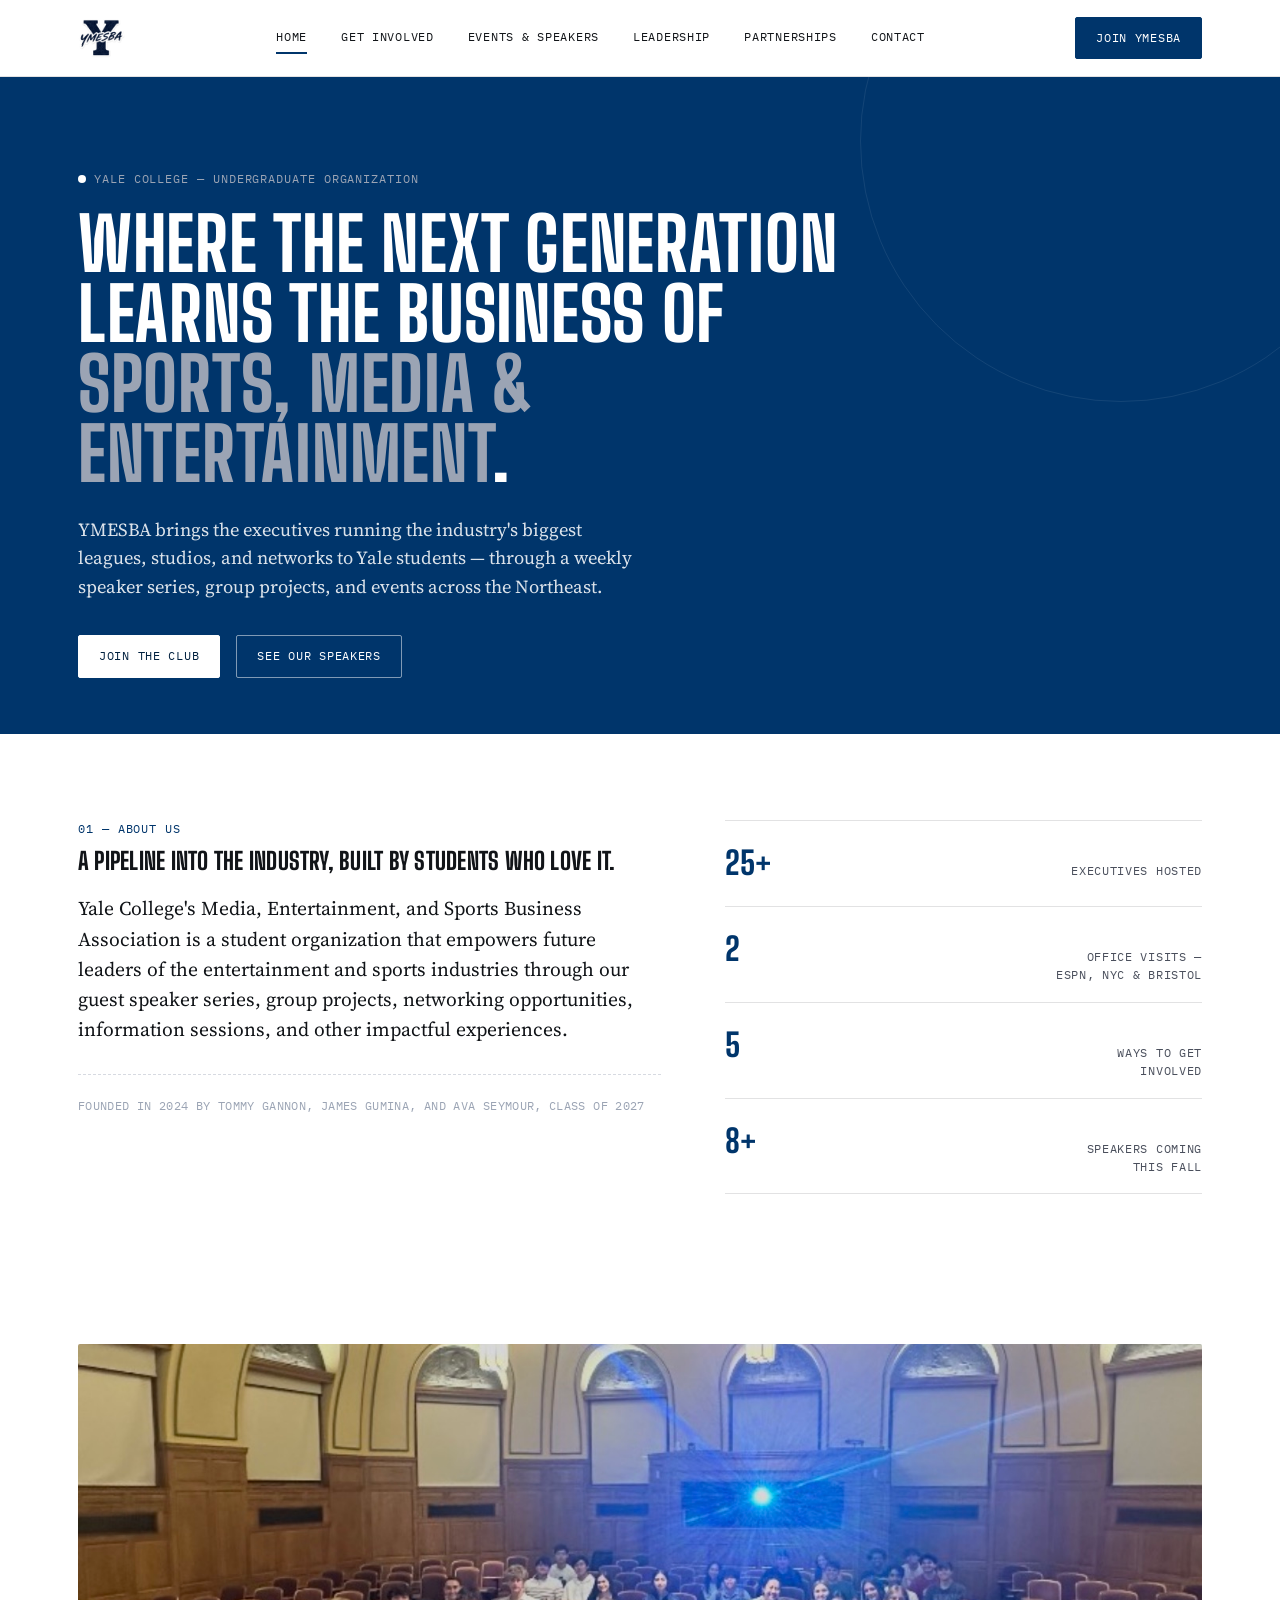
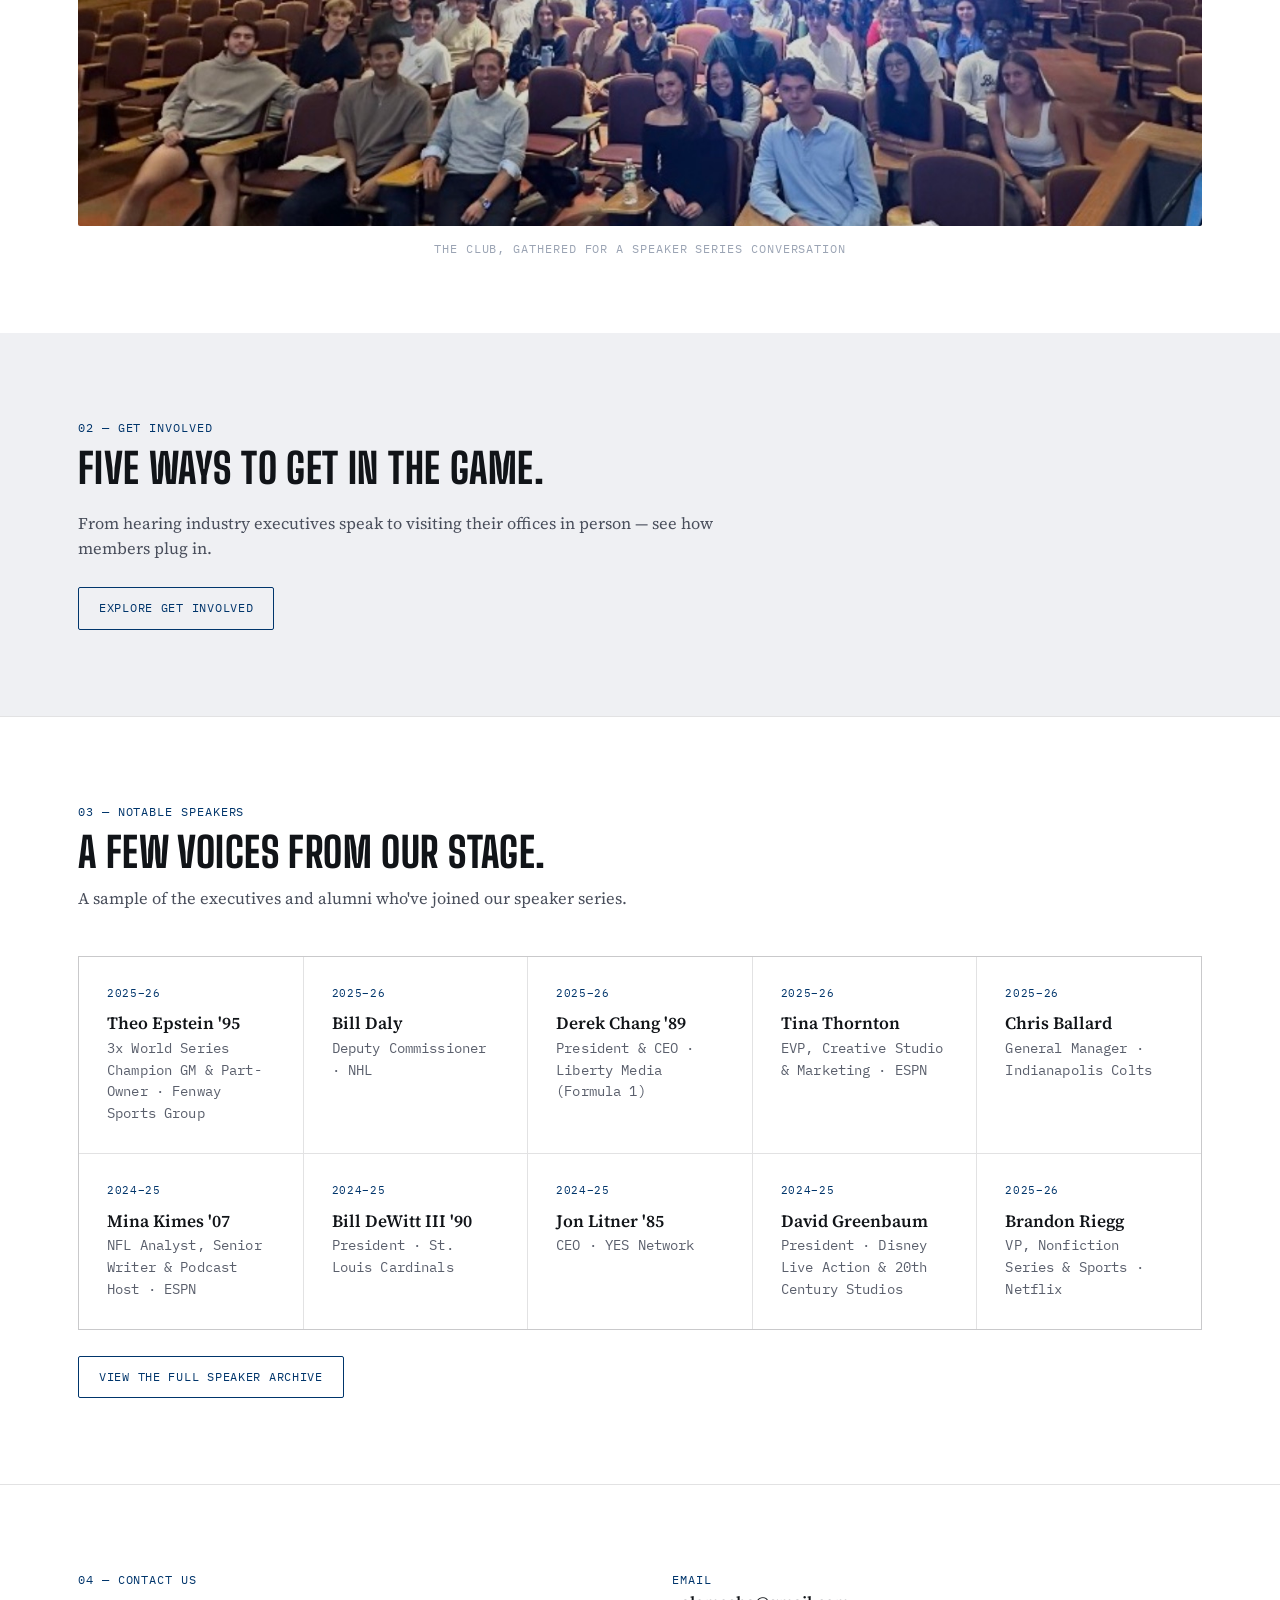
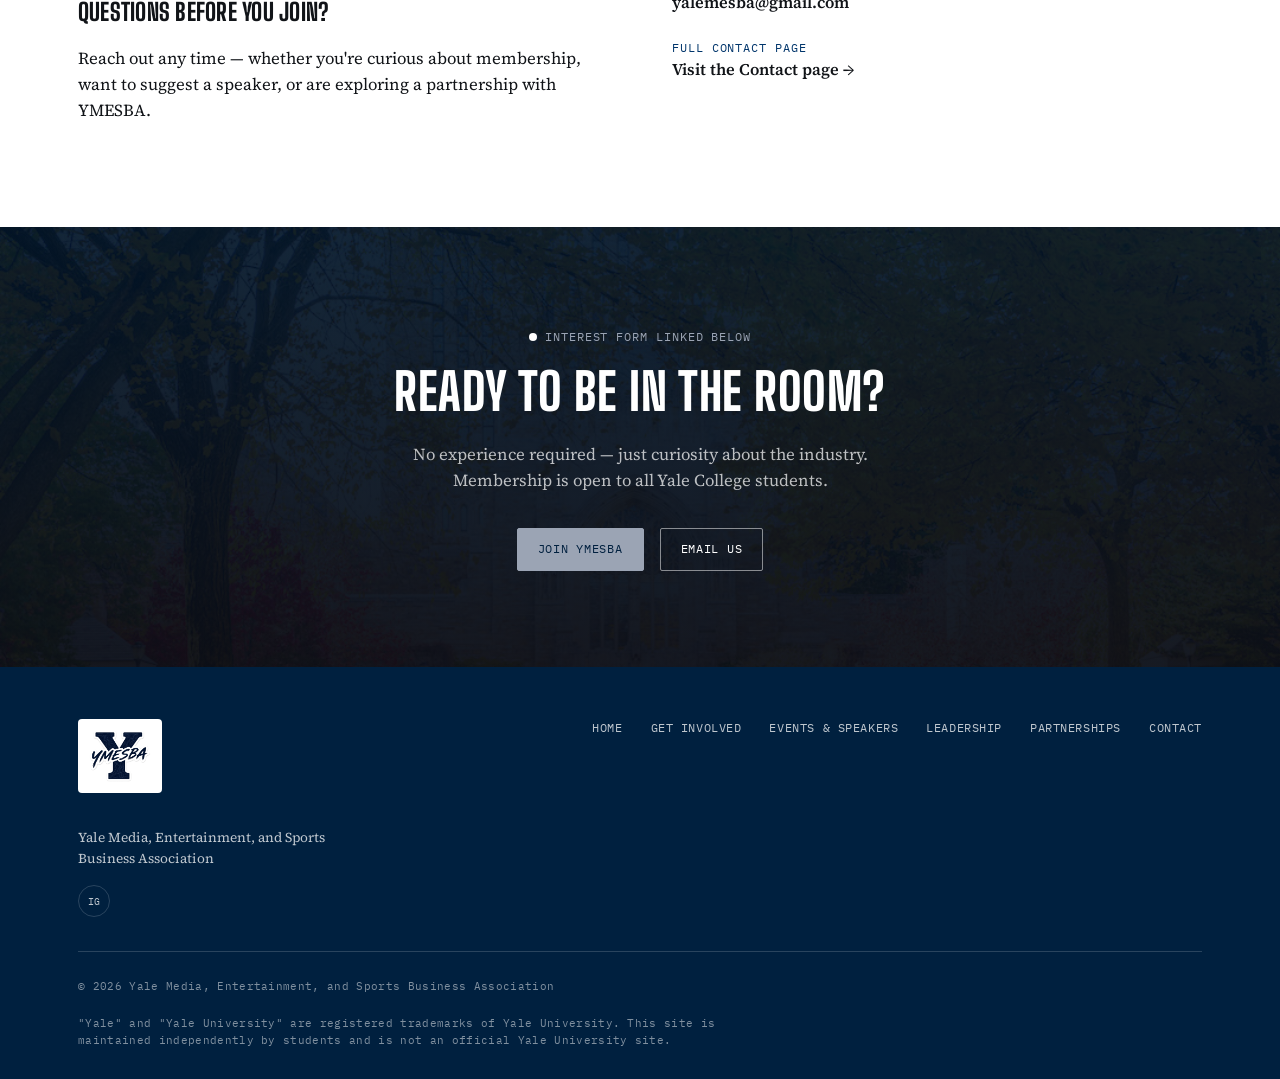
==== index.html @ 4310be37 "Show initials placeholder for speakers without a headshot yet Arize Ifejika's card now shows "AI" ce" ====
<!DOCTYPE html>
<html lang="en">
<head>
<meta charset="UTF-8">
<meta name="viewport" content="width=device-width, initial-scale=1.0">
<title>YMESBA — Yale Media, Entertainment, and Sports Business Association</title>
<meta name="description" content="YMESBA is Yale College's student organization for future leaders of the media, entertainment, and sports industries — speaker series, group projects, office visits, and more.">
<link rel="icon" type="image/svg+xml" href="favicon.svg">
<link rel="icon" type="image/png" sizes="32x32" href="favicon-32.png">
<link rel="icon" type="image/png" sizes="16x16" href="favicon-16.png">
<link rel="apple-touch-icon" href="apple-touch-icon.png">
<meta property="og:type" content="website">
<meta property="og:title" content="YMESBA — Yale Media, Entertainment, and Sports Business Association">
<meta property="og:description" content="YMESBA is Yale College's student organization for future leaders of the media, entertainment, and sports industries — speaker series, group projects, office visits, and more.">
<meta property="og:image" content="https://www.ymesba.org/images/yale-campus.jpg">
<meta property="og:url" content="https://www.ymesba.org/">
<meta name="twitter:card" content="summary_large_image">
<link rel="preconnect" href="https://fonts.googleapis.com">
<link href="https://fonts.googleapis.com/css2?family=Big+Shoulders+Display:wght@600;700;800&family=Source+Serif+4:opsz,wght@8..60,400;8..60,500;8..60,600&family=IBM+Plex+Mono:wght@400;500&display=swap" rel="stylesheet">
<link rel="stylesheet" href="css/style.css?v=13">
<link rel="canonical" href="https://www.ymesba.org/">
<script type="application/ld+json">
{
  "@context": "https://schema.org",
  "@type": "Organization",
  "name": "YMESBA",
  "alternateName": "Yale Media, Entertainment, and Sports Business Association",
  "url": "https://www.ymesba.org/",
  "logo": "https://www.ymesba.org/apple-touch-icon.png",
  "description": "YMESBA is Yale College's student organization for future leaders of the media, entertainment, and sports industries — speaker series, group projects, office visits, and more.",
  "sameAs": [
    "https://www.instagram.com/ymesba/"
  ],
  "parentOrganization": {
    "@type": "CollegeOrUniversity",
    "name": "Yale University"
  }
}
</script>
</head>
<body data-page="home">

<div id="site-header"></div>

<section class="hero">
  <div class="wrap">
    <span class="eyebrow mono"><span class="dot"></span>Yale College — Undergraduate Organization</span>
    <h1>Where the next generation learns the business of <em>sports, media &amp; entertainment</em>.</h1>
    <p class="lede">YMESBA brings the executives running the industry's biggest leagues, studios, and networks to Yale students — through a weekly speaker series, group projects, and events across the Northeast.</p>
    <div class="hero-ctas">
      <a href="https://docs.google.com/forms/d/e/1FAIpQLSd21pc8LH04YIKbgOU5Cm9KX7Fs5GaVizZjVH_Nwhwwr_F9vg/viewform?pli=1" class="btn solid" target="_blank" rel="noopener">Join the club</a>
      <a href="/events-speakers" class="btn">See our speakers</a>
    </div>
  </div>
</section>

<section id="about">
  <div class="wrap about-grid">
    <div>
      <span class="kicker mono">01 — About Us</span>
      <h2 class="section-head" style="margin-bottom:22px;">A pipeline into the industry, built by students who love it.</h2>
      <p class="lede">Yale College's Media, Entertainment, and Sports Business Association is a student organization that empowers future leaders of the entertainment and sports industries through our guest speaker series, group projects, networking opportunities, information sessions, and other impactful experiences.</p>
      <p class="founding-note">Founded in 2024 by Tommy Gannon, James Gumina, and Ava Seymour, Class of 2027</p>
    </div>
    <div>
      <div class="stat-list">
        <div class="stat-row"><span class="num">25+</span><span class="lbl">Executives hosted</span></div>
        <div class="stat-row"><span class="num">2</span><span class="lbl">Office visits —<br>ESPN, NYC &amp; Bristol</span></div>
        <div class="stat-row"><span class="num">5</span><span class="lbl">Ways to get<br>involved</span></div>
        <div class="stat-row"><span class="num">8+</span><span class="lbl">Speakers coming<br>this fall</span></div>
      </div>
    </div>
  </div>
</section>

<section class="photo-band">
  <div class="wrap">
    <div class="photo-band-frame"><img src="images/club-photo.jpg" alt="YMESBA members gathered for a speaker series event"></div>
    <p class="photo-band-caption mono">The club, gathered for a speaker series conversation</p>
  </div>
</section>

<section class="section-alt">
  <div class="wrap">
    <div class="section-head" style="margin-bottom:0;">
      <span class="kicker mono">02 — Get Involved</span>
      <h2 style="margin-bottom:22px;">Five ways to get in the game.</h2>
      <p style="margin-bottom:26px;">From hearing industry executives speak to visiting their offices in person — see how members plug in.</p>
      <a href="/get-involved" class="btn">Explore Get Involved</a>
    </div>
  </div>
</section>

<section class="speakers">
  <div class="wrap">
    <div class="section-head">
      <span class="kicker mono">03 — Notable Speakers</span>
      <h2>A few voices from our stage.</h2>
      <p>A sample of the executives and alumni who've joined our speaker series.</p>
    </div>
  </div>
  <div class="wrap" style="padding-bottom:0;">
    <div class="speaker-grid">
      <div class="speaker-card"><span class="yr">2025–26</span><h3>Theo Epstein '95</h3><p>3x World Series Champion GM &amp; Part-Owner · Fenway Sports Group</p></div>
      <div class="speaker-card"><span class="yr">2025–26</span><h3>Bill Daly</h3><p>Deputy Commissioner · NHL</p></div>
      <div class="speaker-card"><span class="yr">2025–26</span><h3>Derek Chang '89</h3><p>President &amp; CEO · Liberty Media (Formula 1)</p></div>
      <div class="speaker-card"><span class="yr">2025–26</span><h3>Tina Thornton</h3><p>EVP, Creative Studio &amp; Marketing · ESPN</p></div>
      <div class="speaker-card"><span class="yr">2025–26</span><h3>Chris Ballard</h3><p>General Manager · Indianapolis Colts</p></div>
      <div class="speaker-card"><span class="yr">2024–25</span><h3>Mina Kimes '07</h3><p>NFL Analyst, Senior Writer &amp; Podcast Host · ESPN</p></div>
      <div class="speaker-card"><span class="yr">2024–25</span><h3>Bill DeWitt III '90</h3><p>President · St. Louis Cardinals</p></div>
      <div class="speaker-card"><span class="yr">2024–25</span><h3>Jon Litner '85</h3><p>CEO · YES Network</p></div>
      <div class="speaker-card"><span class="yr">2024–25</span><h3>David Greenbaum</h3><p>President · Disney Live Action &amp; 20th Century Studios</p></div>
      <div class="speaker-card"><span class="yr">2025–26</span><h3>Brandon Riegg</h3><p>VP, Nonfiction Series &amp; Sports · Netflix</p></div>
    </div>
  </div>
  <div class="wrap" style="padding-top:26px;">
    <a href="/events-speakers" class="btn">View the full speaker archive</a>
  </div>
</section>

<section id="contact">
  <div class="wrap contact-grid">
    <div>
      <span class="kicker mono">04 — Contact Us</span>
      <h2 class="section-head" style="margin-bottom:22px;">Questions before you join?</h2>
      <p class="lede" style="font-size:1.05rem;">Reach out any time — whether you're curious about membership, want to suggest a speaker, or are exploring a partnership with YMESBA.</p>
    </div>
    <div class="contact-info">
      <div class="item">
        <span class="mono">Email</span>
        <h3><a href="mailto:yalemesba@gmail.com" style="text-decoration:none;">yalemesba@gmail.com</a></h3>
      </div>
      <div class="item">
        <span class="mono">Full Contact Page</span>
        <h3><a href="/contact" style="text-decoration:none;">Visit the Contact page →</a></h3>
      </div>
    </div>
  </div>
</section>

<section class="cta cta-photo" style="background-image:url('images/yale-campus.jpg');">
  <div class="wrap">
    <span class="eyebrow mono" style="justify-content:center;"><span class="dot"></span>Interest Form Linked Below</span>
    <h2>Ready to be in the room?</h2>
    <p>No experience required — just curiosity about the industry. Membership is open to all Yale College students.</p>
    <div class="hero-ctas">
      <a href="https://docs.google.com/forms/d/e/1FAIpQLSd21pc8LH04YIKbgOU5Cm9KX7Fs5GaVizZjVH_Nwhwwr_F9vg/viewform?pli=1" class="btn solid" target="_blank" rel="noopener">Join YMESBA</a>
      <a href="/contact" class="btn">Email us</a>
    </div>
  </div>
</section>

<div id="site-footer"></div>

<script src="js/components.js?v=12"></script>
<script defer src="/_vercel/insights/script.js"></script>
</body>
</html>
---- css/style.css ----
/* ============================================
   YMESBA — Shared Stylesheet
   ============================================ */

:root{
  --yale-blue:#00356B;
  --yale-blue-deep:#00203F;
  --ink:#111418;
  --grey:#9BA4B4;
  --grey-light:rgba(155,164,180,0.16);
  --grey-line:rgba(155,164,180,0.4);
  --paper:#FFFFFF;
  --line:rgba(17,20,24,0.12);
  --line-on-dark:rgba(255,255,255,0.16);
}

*{box-sizing:border-box;}
html{scroll-behavior:smooth;}
body{
  margin:0;
  background:var(--paper);
  color:var(--ink);
  font-family:'Source Serif 4', Georgia, serif;
  line-height:1.55;
}
h1,h2,h3,.display{
  font-family:'Big Shoulders Display', sans-serif;
  text-transform:uppercase;
  letter-spacing:0.01em;
  font-weight:800;
  line-height:0.95;
  margin:0;
}
.mono{
  font-family:'IBM Plex Mono', monospace;
  letter-spacing:0.08em;
  text-transform:uppercase;
  font-size:0.72rem;
}
a{color:inherit;}
img{max-width:100%;display:block;}
:focus-visible{outline:3px solid var(--yale-blue); outline-offset:2px;}

.wrap{max-width:1180px; margin:0 auto; padding:0 28px;}

/* NAV */
header{
  position:sticky; top:0; z-index:50;
  background:var(--paper);
  border-bottom:1px solid var(--line);
}
nav.wrap{
  display:flex; align-items:center; justify-content:space-between;
  height:76px;
}
.brand{
  display:flex; align-items:center;
  text-decoration:none;
}
.logo-mark{width:48px; height:auto; display:block;}
.navlinks{display:flex; align-items:center; gap:34px;}
.navlinks a{
  text-decoration:none; color:var(--ink);
  font-family:'IBM Plex Mono', monospace;
  font-size:0.75rem; letter-spacing:0.06em; text-transform:uppercase;
  padding:6px 0; border-bottom:2px solid transparent;
  transition:border-color .15s ease, color .15s ease;
}
.navlinks a:hover, .navlinks a[aria-current="page"]{border-color:var(--yale-blue);}
.btn{
  display:inline-block;
  font-family:'IBM Plex Mono', monospace;
  font-size:0.75rem; letter-spacing:0.06em; text-transform:uppercase;
  text-decoration:none;
  padding:11px 20px;
  border:1px solid var(--yale-blue);
  color:var(--yale-blue);
  border-radius:2px;
  background:none;
  cursor:pointer;
  transition:background .15s ease, color .15s ease;
}
.btn:hover{background:var(--yale-blue); color:var(--paper);}
.btn.solid{background:var(--yale-blue); color:var(--paper);}
.btn.solid:hover{background:var(--yale-blue-deep);}
.navcta{display:flex; align-items:center; gap:22px;}
.navtoggle{
  display:none;
  background:none; border:1px solid var(--line); border-radius:2px;
  width:40px; height:40px;
  align-items:center; justify-content:center;
  cursor:pointer;
}
.navtoggle span, .navtoggle span::before, .navtoggle span::after{
  content:""; display:block; width:18px; height:2px; background:var(--ink);
  position:relative; transition:transform .15s ease, opacity .15s ease;
}
.navtoggle span::before{position:absolute; top:-6px;}
.navtoggle span::after{position:absolute; top:6px;}

/* HERO */
.hero{
  background:var(--yale-blue);
  color:var(--paper);
  padding:88px 0 56px;
  position:relative;
  overflow:hidden;
}
.hero::after{
  content:"";
  position:absolute; right:-8%; top:-30%;
  width:520px; height:520px;
  border:1px solid rgba(255,255,255,0.08);
  border-radius:50%;
}
.eyebrow{
  display:inline-flex; align-items:center; gap:8px;
  color:var(--grey);
  margin-bottom:22px;
}
.dot{width:8px; height:8px; border-radius:50%; background:var(--paper); animation:pulse 1.8s infinite;}
@media (prefers-reduced-motion: reduce){ .dot{animation:none;} }
@keyframes pulse{0%,100%{opacity:1;}50%{opacity:.35;}}
.hero h1{
  font-size:clamp(2.6rem, 6vw, 4.6rem);
  max-width:820px;
  position:relative; z-index:1;
}
.hero h1 em{font-style:normal; color:var(--grey);}
.hero p.lede{
  font-family:'Source Serif 4', serif;
  font-size:1.15rem;
  max-width:560px;
  margin:26px 0 34px;
  color:rgba(255,255,255,0.86);
}
.hero-ctas{display:flex; gap:16px; flex-wrap:wrap;}
.hero .btn{border-color:rgba(255,255,255,0.5); color:var(--paper);}
.hero .btn:hover{background:rgba(255,255,255,0.12); color:var(--paper);}
.hero .btn.solid{background:var(--paper); border-color:var(--paper); color:var(--yale-blue-deep);}
.hero .btn.solid:hover{background:var(--grey);}

/* Page header (for interior pages without a full hero) */
.pagehead{
  background:var(--yale-blue);
  color:var(--paper);
  padding:64px 0;
}
.pagehead h1{font-size:clamp(2.2rem, 4.6vw, 3.2rem);}
.pagehead p{
  font-family:'Source Serif 4', serif;
  font-size:1.08rem;
  max-width:600px;
  margin-top:18px;
  color:rgba(255,255,255,0.86);
}

/* Notice band (e.g. excused absence form link under a pagehead) */
.notice-band{background:var(--grey-light); border-bottom:1px solid var(--line); padding:22px 0;}
.notice-inner{display:flex; align-items:center; justify-content:space-between; gap:16px 20px; flex-wrap:wrap;}
.notice-inner .mono{color:var(--yale-blue); font-size:0.88rem; font-weight:500;}

/* SECTIONS */
section{padding:86px 0;}
.section-head{margin-bottom:44px; max-width:640px;}
.kicker{color:var(--yale-blue); margin-bottom:12px; display:block;}
.section-head h2{font-size:clamp(1.8rem, 3.4vw, 2.6rem); color:var(--ink);}
.section-head p{color:#4a4f5c; margin-top:14px; font-size:1.02rem;}
.section-alt{background:var(--grey-light);}

.about-grid{display:grid; grid-template-columns:1.1fr 0.9fr; gap:64px; align-items:start;}
.about-grid .lede{font-size:1.22rem; color:var(--ink);}
.stat-list{display:grid; gap:0; border-top:1px solid var(--line);}
.stat-row{
  display:flex; justify-content:space-between; align-items:baseline;
  padding:18px 0; border-bottom:1px solid var(--line);
}
.stat-row .num{font-family:'Big Shoulders Display', sans-serif; font-size:2rem; color:var(--yale-blue); font-weight:800;}
.stat-row .lbl{font-family:'IBM Plex Mono', monospace; font-size:0.72rem; letter-spacing:0.06em; text-transform:uppercase; color:#4a4f5c; text-align:right;}

.founding-note{
  margin-top:28px; padding-top:22px; border-top:1px dashed var(--grey-line);
  font-family:'IBM Plex Mono', monospace; font-size:0.75rem; letter-spacing:0.03em;
  color:var(--grey); text-transform:uppercase;
}

/* SPEAKERS */
.speakers{background:var(--paper); border-top:1px solid var(--line); border-bottom:1px solid var(--line);}
.speaker-grid{
  display:grid; grid-template-columns:repeat(5,1fr); gap:1px;
  background:var(--line); border:1px solid var(--line);
}
.speaker-card{background:var(--paper); padding:28px; position:relative;}
.speaker-card .yr{
  font-family:'IBM Plex Mono', monospace; font-size:0.68rem; letter-spacing:0.06em;
  color:var(--yale-blue); text-transform:uppercase; display:block; margin-bottom:14px;
}
.speaker-card h3{
  font-family:'Source Serif 4', serif; text-transform:none; font-weight:600;
  font-size:1.08rem; letter-spacing:0; color:var(--ink); margin-bottom:6px;
}
.speaker-card p{margin:0; font-size:0.88rem; color:#5a5f6c; font-family:'IBM Plex Mono', monospace; letter-spacing:0.01em;}

/* PLAYBOOK / GET INVOLVED CARDS */
.playbook-grid{display:grid; grid-template-columns:repeat(5,1fr); gap:20px;}
.play-card{
  border:1px solid var(--line); background:var(--paper);
  padding:26px 20px; border-radius:2px;
  border-top:3px solid var(--yale-blue);
}
.play-card .n{font-family:'IBM Plex Mono', monospace; color:var(--grey); font-size:0.75rem; margin-bottom:16px; display:block;}
.play-card h3{font-size:1.02rem; text-transform:none; font-family:'Source Serif 4',serif; font-weight:600; letter-spacing:0; color:var(--ink); margin-bottom:10px;}
.play-card p{font-size:0.88rem; color:#5a5f6c; margin:0;}

/* FEATURED VISITS (photos) */
.feature-grid{display:grid; grid-template-columns:1fr 1fr; gap:24px;}
.feature-card{
  background:var(--ink); color:var(--paper);
  border-radius:2px; overflow:hidden;
  display:flex; flex-direction:column;
}
.feature-card .img-wrap{width:100%; aspect-ratio:16/10; overflow:hidden; background:var(--grey-light);}
.feature-card .img-wrap img{width:100%; height:100%; object-fit:cover;}
.feature-card .txt{padding:26px 28px 30px;}
.feature-card .mono{color:var(--grey); margin-bottom:10px; display:block;}
.feature-card h3{font-size:1.3rem; text-transform:none; font-family:'Source Serif 4',serif; font-weight:600; letter-spacing:0;}

/* EVENTS (simple cards, no photos) */
.events-grid{display:grid; grid-template-columns:1fr 1fr; gap:24px;}
.event-card{
  background:var(--yale-blue); color:var(--paper);
  padding:34px; border-radius:2px; min-height:180px;
  display:flex; flex-direction:column; justify-content:flex-end;
}
.event-card:nth-child(2){background:var(--ink);}
.event-card:only-child{grid-column:1 / -1;}
.event-card .mono{color:var(--grey); margin-bottom:10px;}
.event-card h3{font-size:1.3rem; text-transform:none; font-family:'Source Serif 4',serif; font-weight:600; letter-spacing:0;}

/* TEAM */
.team{background:var(--paper); border-top:1px solid var(--line); border-bottom:1px solid var(--line);}
.team-grid{display:grid; grid-template-columns:repeat(6,1fr); gap:20px;}
.team-card{text-align:left;}
.avatar{
  width:100%; aspect-ratio:1; border-radius:2px;
  background:var(--yale-blue);
  color:var(--paper);
  display:flex; align-items:center; justify-content:center;
  font-family:'Big Shoulders Display', sans-serif; font-weight:800; font-size:1.6rem;
  margin-bottom:14px;
  overflow:hidden;
  position:relative;
}
.avatar img{width:100%; height:100%; object-fit:cover;}
/* Soft-focus portrait treatment: a blurred full-bleed copy behind a
   masked sharp copy, so the subject stays crisp while everything
   around them (background, torso) fades into a gentle blur. */
.avatar-bg{position:absolute; inset:0;}
.avatar-fg-wrap{position:absolute; inset:0; overflow:hidden;}
.team-card h3{font-size:0.98rem; text-transform:none; font-family:'Source Serif 4',serif; font-weight:600; letter-spacing:0; margin-bottom:2px;}
.team-card p{margin:0; font-family:'IBM Plex Mono', monospace; font-size:0.68rem; letter-spacing:0.04em; text-transform:uppercase; color:var(--grey);}

/* UPCOMING SPEAKERS (photo cards) */
.upcoming-grid{display:grid; grid-template-columns:repeat(3,1fr); gap:24px;}
.upcoming-card{text-align:left;}
.upcoming-card .photo{width:100%; aspect-ratio:1; border-radius:2px; overflow:hidden; margin-bottom:14px; background:var(--grey-light); display:flex; align-items:center; justify-content:center;}
.upcoming-card .photo img{width:100%; height:100%; object-fit:cover;}
.upcoming-card .photo .initials{font-family:'Big Shoulders Display', sans-serif; font-weight:800; font-size:2.6rem; letter-spacing:0.02em; color:var(--yale-blue);}
.upcoming-card .date{font-family:'IBM Plex Mono', monospace; font-size:0.68rem; letter-spacing:0.05em; text-transform:uppercase; color:var(--yale-blue); margin-bottom:8px; display:block;}
.upcoming-card h3{font-size:1.02rem; text-transform:none; font-family:'Source Serif 4',serif; font-weight:600; letter-spacing:0; margin-bottom:4px;}
.upcoming-card p{margin:0; font-size:0.85rem; color:#5a5f6c;}
.upcoming-divider{
  grid-column:1 / -1;
  font-family:'IBM Plex Mono', monospace; font-size:0.78rem; letter-spacing:0.06em; text-transform:uppercase;
  color:var(--yale-blue); padding-bottom:10px; margin-top:8px; border-bottom:1px solid var(--line);
}
.upcoming-divider:first-child{margin-top:0;}

/* TABS (Events & Speakers) */
.tabs{display:flex; gap:8px; border-bottom:1px solid var(--line); margin-bottom:40px; flex-wrap:wrap;}
.tab-btn{
  background:none; border:none; cursor:pointer;
  font-family:'IBM Plex Mono', monospace; font-size:0.78rem; letter-spacing:0.05em; text-transform:uppercase;
  color:#5a5f6c; padding:14px 4px; margin-right:28px;
  border-bottom:2px solid transparent;
  transition:color .15s ease, border-color .15s ease;
}
.tab-btn:hover{color:var(--ink);}
.tab-btn[aria-selected="true"]{color:var(--yale-blue); border-color:var(--yale-blue);}
.tab-panel{display:none;}
.tab-panel.active{display:block;}
.archive-year{
  font-family:'IBM Plex Mono', monospace; font-size:0.78rem; letter-spacing:0.06em; text-transform:uppercase;
  color:var(--yale-blue); margin:36px 0 16px;
}
.archive-year:first-child{margin-top:0;}
.archive-list{list-style:none; margin:0; padding:0; border-top:1px solid var(--line);}
.archive-list li{
  display:flex; justify-content:space-between; gap:20px; flex-wrap:wrap;
  padding:14px 0; border-bottom:1px solid var(--line);
  font-size:0.98rem;
}
.archive-list li .who{color:var(--ink); white-space:nowrap; flex-shrink:0;}
.archive-list li .what{font-family:'IBM Plex Mono', monospace; font-size:0.8rem; color:#5a5f6c; text-align:right;}
.empty-state{
  border:1px dashed var(--grey-line); border-radius:2px;
  padding:56px 28px; text-align:center;
  color:#5a5f6c; font-family:'IBM Plex Mono', monospace; font-size:0.9rem; letter-spacing:0.02em;
}

/* PARTNERSHIPS */
.partner-grid{display:grid; grid-template-columns:repeat(3,1fr); gap:24px;}
.partner-card{
  border:1px solid var(--line); border-radius:2px; padding:32px;
  border-top:3px solid var(--yale-blue);
}
.partner-card h3{font-size:1.2rem; text-transform:none; font-family:'Source Serif 4',serif; font-weight:600; letter-spacing:0; color:var(--ink); margin-bottom:12px;}
.partner-card p{font-size:0.95rem; color:#4a4f5c; margin:0 0 16px;}

/* CONTACT */
.contact-grid{display:grid; grid-template-columns:1fr 1fr; gap:64px; align-items:start;}
.contact-info .mono{color:var(--yale-blue); margin-bottom:6px; display:block;}
.contact-info h3{font-size:1.02rem; text-transform:none; font-family:'Source Serif 4',serif; font-weight:600; letter-spacing:0; margin-bottom:4px;}
.contact-info .item{margin-bottom:28px;}

.form-field{margin-bottom:20px;}
.form-field label{
  display:block; font-family:'IBM Plex Mono', monospace; font-size:0.72rem;
  letter-spacing:0.05em; text-transform:uppercase; color:var(--ink); margin-bottom:8px;
}
.form-field input, .form-field textarea{
  width:100%; padding:12px 14px; font-family:'Source Serif 4', serif; font-size:1rem;
  border:1px solid var(--grey-line); border-radius:2px; background:var(--paper); color:var(--ink);
}
.form-field input:focus, .form-field textarea:focus{outline:2px solid var(--yale-blue); outline-offset:1px;}
.form-field textarea{resize:vertical; min-height:140px;}
.form-status{margin-top:14px; font-family:'IBM Plex Mono', monospace; font-size:0.8rem;}

/* CTA */
.cta{
  background:var(--ink); color:var(--paper);
  text-align:center; padding:96px 0;
}
.cta h2{font-size:clamp(2rem,5vw,3.2rem); max-width:760px; margin:0 auto 26px;}
.cta p{color:rgba(255,255,255,0.72); max-width:520px; margin:0 auto 34px; font-size:1.05rem;}
.cta .hero-ctas{justify-content:center;}
.cta .btn{border-color:rgba(255,255,255,0.5); color:var(--paper);}
.cta .btn.solid{background:var(--grey); border-color:var(--grey); color:var(--yale-blue-deep);}
.cta .btn.solid:hover{background:#8590a3;}
.cta-photo{
  position:relative;
  background-size:cover; background-position:center;
}
.cta-photo::before{
  content:""; position:absolute; inset:0;
  background:linear-gradient(180deg, rgba(0,20,40,0.92), rgba(10,14,23,0.95));
}
.cta-photo .wrap{position:relative; z-index:1;}

/* PHOTO BAND */
.photo-band{padding:64px 0;}
.photo-band-frame{width:100%; aspect-ratio:21/9; border-radius:2px; overflow:hidden;}
.photo-band-frame img{width:100%; height:100%; object-fit:cover;}
.photo-band-caption{color:var(--grey); margin-top:14px; text-align:center;}

/* FOOTER */
footer{background:var(--yale-blue-deep); color:rgba(255,255,255,0.75); padding:52px 0 30px;}
.foot-grid{display:flex; justify-content:space-between; gap:40px; flex-wrap:wrap; padding-bottom:34px; border-bottom:1px solid var(--line-on-dark);}
.foot-brand{display:inline-block; margin-bottom:14px; background:var(--paper); padding:10px; border-radius:4px;}
.foot-brand .logo-mark{width:64px; height:auto; display:block;}
.foot-links{display:flex; gap:28px; flex-wrap:wrap;}
.foot-links a{font-family:'IBM Plex Mono', monospace; font-size:0.72rem; letter-spacing:0.05em; text-transform:uppercase; text-decoration:none; color:rgba(255,255,255,0.75);}
.foot-social{display:flex; gap:16px; margin-top:16px;}
.foot-social a{
  width:32px; height:32px; border-radius:50%; border:1px solid var(--line-on-dark);
  display:flex; align-items:center; justify-content:center;
  font-family:'IBM Plex Mono', monospace; font-size:0.62rem; text-decoration:none;
  color:rgba(255,255,255,0.75);
}
.foot-bottom{
  display:flex; justify-content:space-between; gap:20px; flex-wrap:wrap;
  padding-top:26px; font-family:'IBM Plex Mono', monospace; font-size:0.68rem; letter-spacing:0.03em; color:rgba(255,255,255,0.5);
}
.disclaimer{max-width:640px;}

@media (max-width: 900px){
  .navlinks{
    display:none;
    position:absolute; top:76px; left:0; right:0;
    background:var(--paper); border-bottom:1px solid var(--line);
    flex-direction:column; align-items:flex-start; gap:0; padding:8px 28px 20px;
  }
  .navlinks.open{display:flex;}
  .navlinks a{width:100%; padding:12px 0; border-bottom:1px solid var(--line);}
  .navtoggle{display:flex;}
  .about-grid{grid-template-columns:1fr; gap:36px;}
  .speaker-grid{grid-template-columns:repeat(2,1fr);}
  .playbook-grid{grid-template-columns:repeat(2,1fr);}
  .events-grid{grid-template-columns:1fr;}
  .feature-grid{grid-template-columns:1fr;}
  .team-grid{grid-template-columns:repeat(3,1fr);}
  .partner-grid{grid-template-columns:1fr;}
  .contact-grid{grid-template-columns:1fr; gap:36px;}
  .upcoming-grid{grid-template-columns:repeat(2,1fr);}
}
@media (max-width: 560px){
  .speaker-grid{grid-template-columns:1fr;}
  .playbook-grid{grid-template-columns:1fr;}
  .team-grid{grid-template-columns:repeat(2,1fr);}
  .upcoming-grid{grid-template-columns:1fr;}
  section{padding:56px 0;}
  .archive-list li{flex-direction:column; gap:4px;}
  .archive-list li .what{text-align:left;}
}
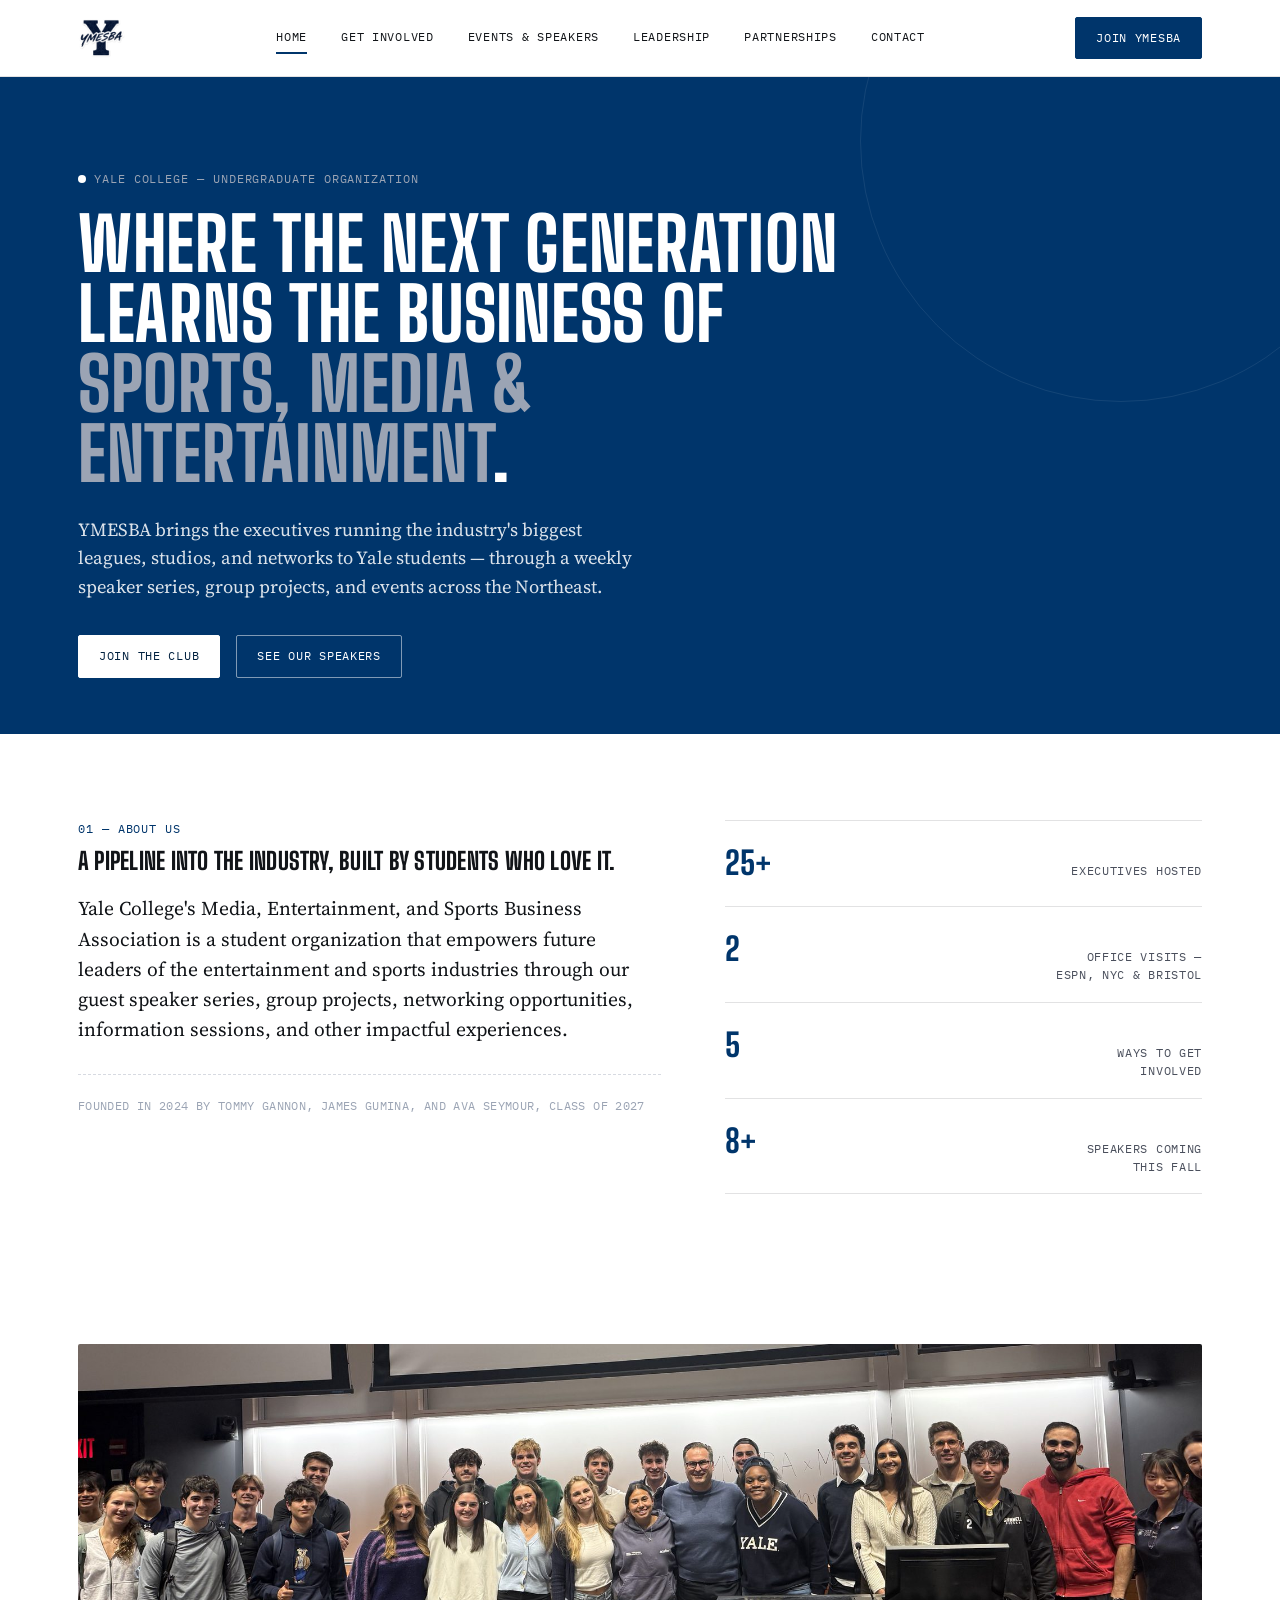
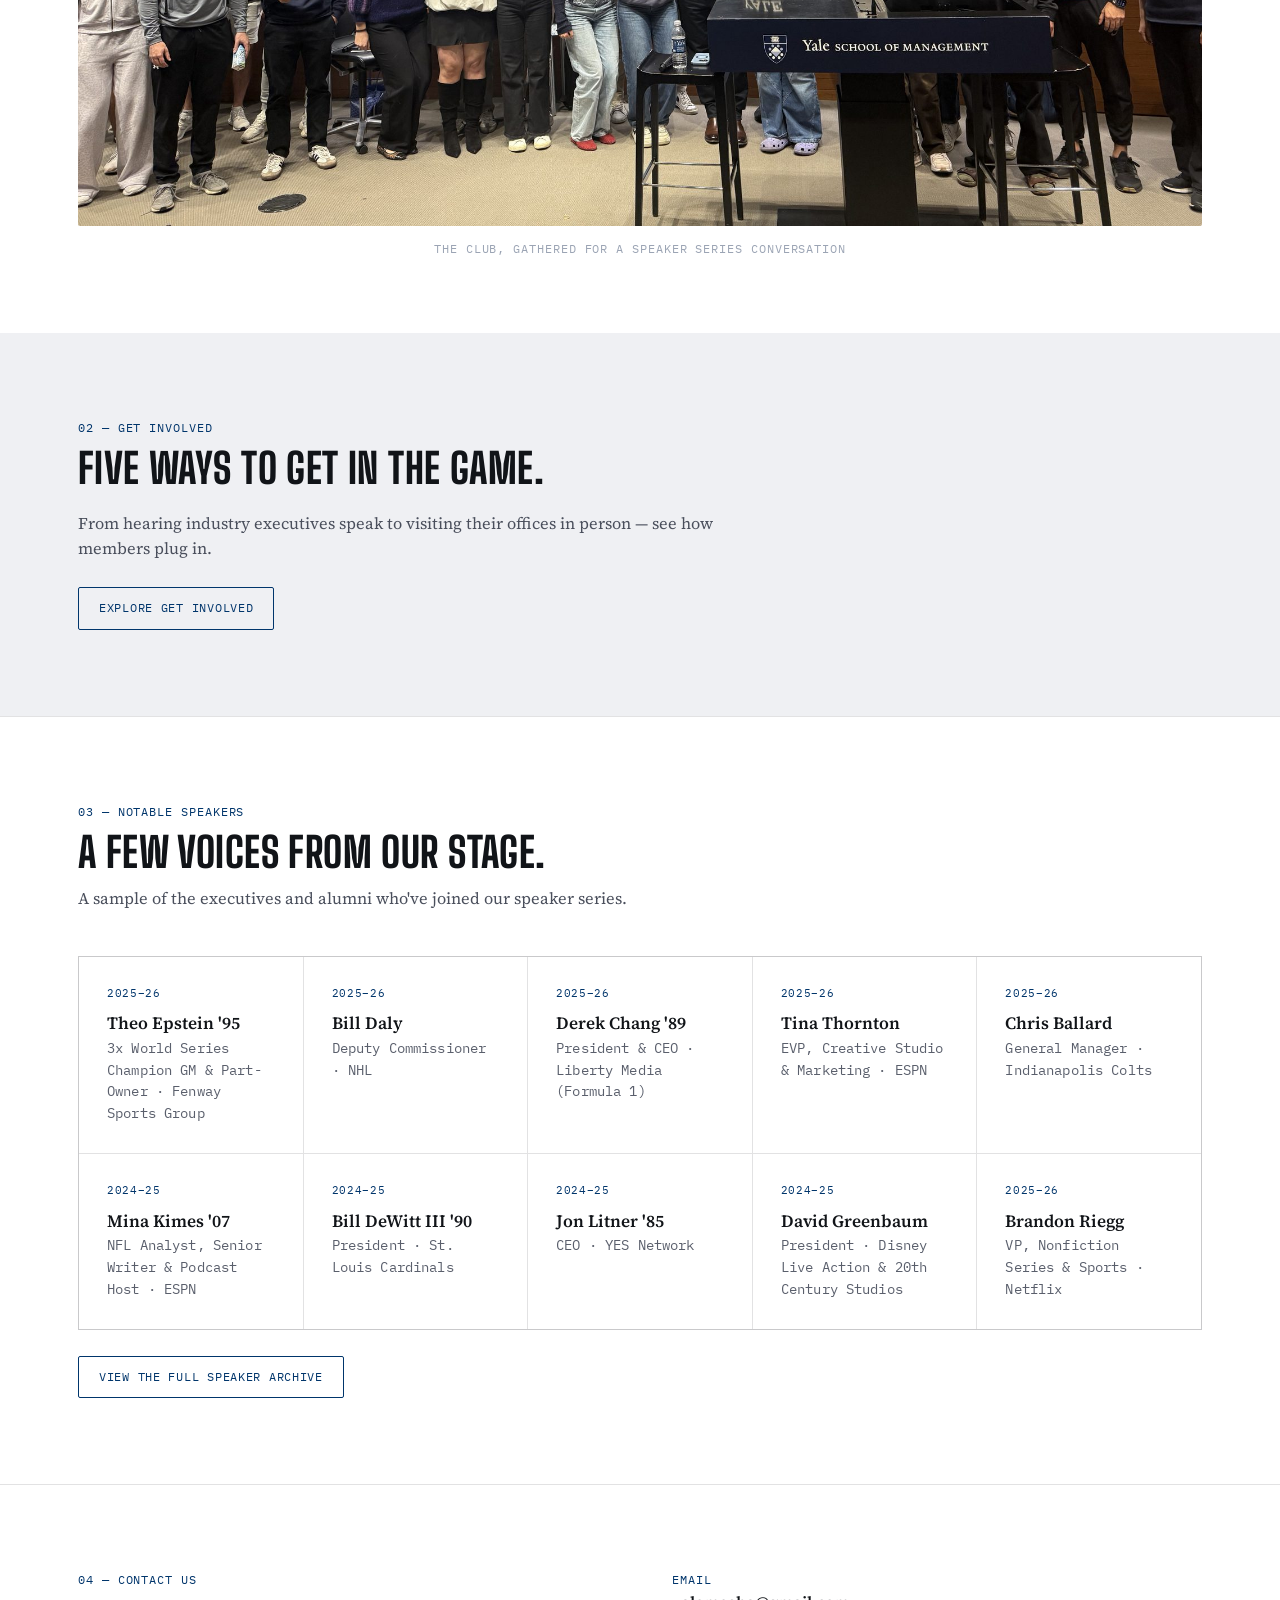
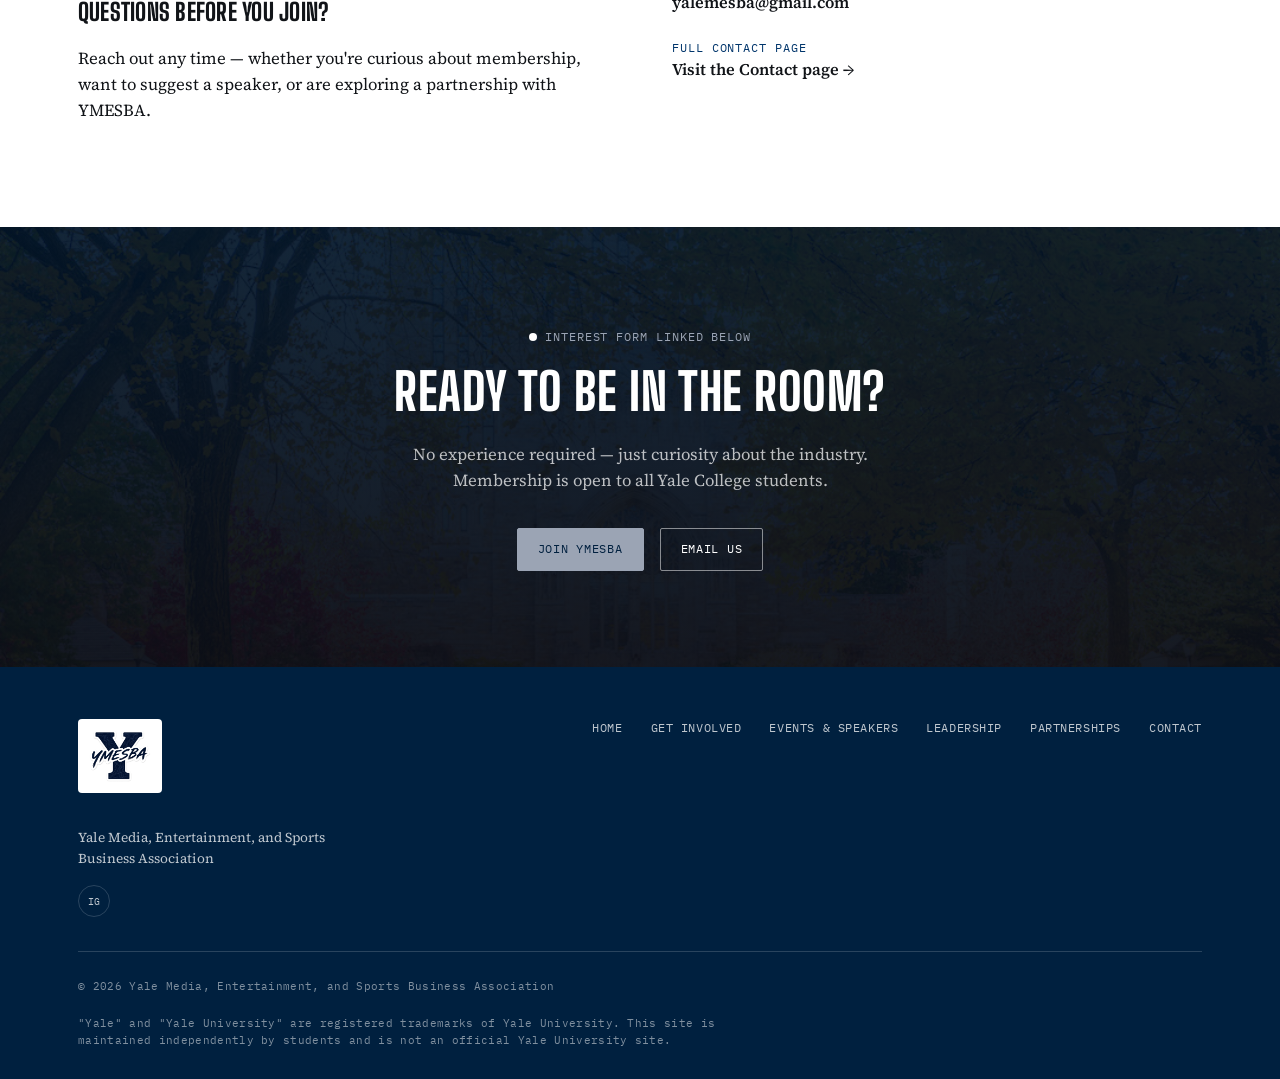
==== commit daf01cdf: "Replace homepage club photo with Club-photo_2 Co-Authored-By: Claude Sonnet 5.5 <noreply@anthropic.c" ====
--- a/index.html
+++ b/index.html
@@ -17,7 +17,7 @@
 <meta name="twitter:card" content="summary_large_image">
 <link rel="preconnect" href="https://fonts.googleapis.com">
 <link href="https://fonts.googleapis.com/css2?family=Big+Shoulders+Display:wght@600;700;800&family=Source+Serif+4:opsz,wght@8..60,400;8..60,500;8..60,600&family=IBM+Plex+Mono:wght@400;500&display=swap" rel="stylesheet">
-<link rel="stylesheet" href="css/style.css?v=13">
+<link rel="stylesheet" href="css/style.css?v=16">
 <link rel="canonical" href="https://www.ymesba.org/">
 <script type="application/ld+json">
 {
@@ -75,7 +75,7 @@
 
 <section class="photo-band">
   <div class="wrap">
-    <div class="photo-band-frame"><img src="images/club-photo.jpg" alt="YMESBA members gathered for a speaker series event"></div>
+    <div class="photo-band-frame"><img src="images/club-photo-2.jpg" alt="YMESBA members gathered for a speaker series event"></div>
     <p class="photo-band-caption mono">The club, gathered for a speaker series conversation</p>
   </div>
 </section>
@@ -152,7 +152,7 @@
 
 <div id="site-footer"></div>
 
-<script src="js/components.js?v=12"></script>
+<script src="js/components.js?v=14"></script>
 <script defer src="/_vercel/insights/script.js"></script>
 </body>
 </html>
--- a/css/style.css
+++ b/css/style.css
@@ -235,7 +235,10 @@
 .event-card:nth-child(2){background:var(--ink);}
 .event-card:only-child{grid-column:1 / -1;}
 .event-card .mono{color:var(--grey); margin-bottom:10px;}
+.event-card p{margin-top:10px; font-size:0.95rem; color:rgba(255,255,255,0.82);}
 .event-card h3{font-size:1.3rem; text-transform:none; font-family:'Source Serif 4',serif; font-weight:600; letter-spacing:0;}
+.event-card .btn{margin-top:18px; align-self:flex-start; border-color:rgba(255,255,255,0.5); color:var(--paper);}
+.event-card .btn:hover{background:rgba(255,255,255,0.12); color:var(--paper);}
 
 /* TEAM */
 .team{background:var(--paper); border-top:1px solid var(--line); border-bottom:1px solid var(--line);}
@@ -269,6 +272,7 @@
 .upcoming-card .date{font-family:'IBM Plex Mono', monospace; font-size:0.68rem; letter-spacing:0.05em; text-transform:uppercase; color:var(--yale-blue); margin-bottom:8px; display:block;}
 .upcoming-card h3{font-size:1.02rem; text-transform:none; font-family:'Source Serif 4',serif; font-weight:600; letter-spacing:0; margin-bottom:4px;}
 .upcoming-card p{margin:0; font-size:0.85rem; color:#5a5f6c;}
+.upcoming-card .btn{margin-top:14px; padding:9px 16px; font-size:0.68rem;}
 .upcoming-divider{
   grid-column:1 / -1;
   font-family:'IBM Plex Mono', monospace; font-size:0.78rem; letter-spacing:0.06em; text-transform:uppercase;
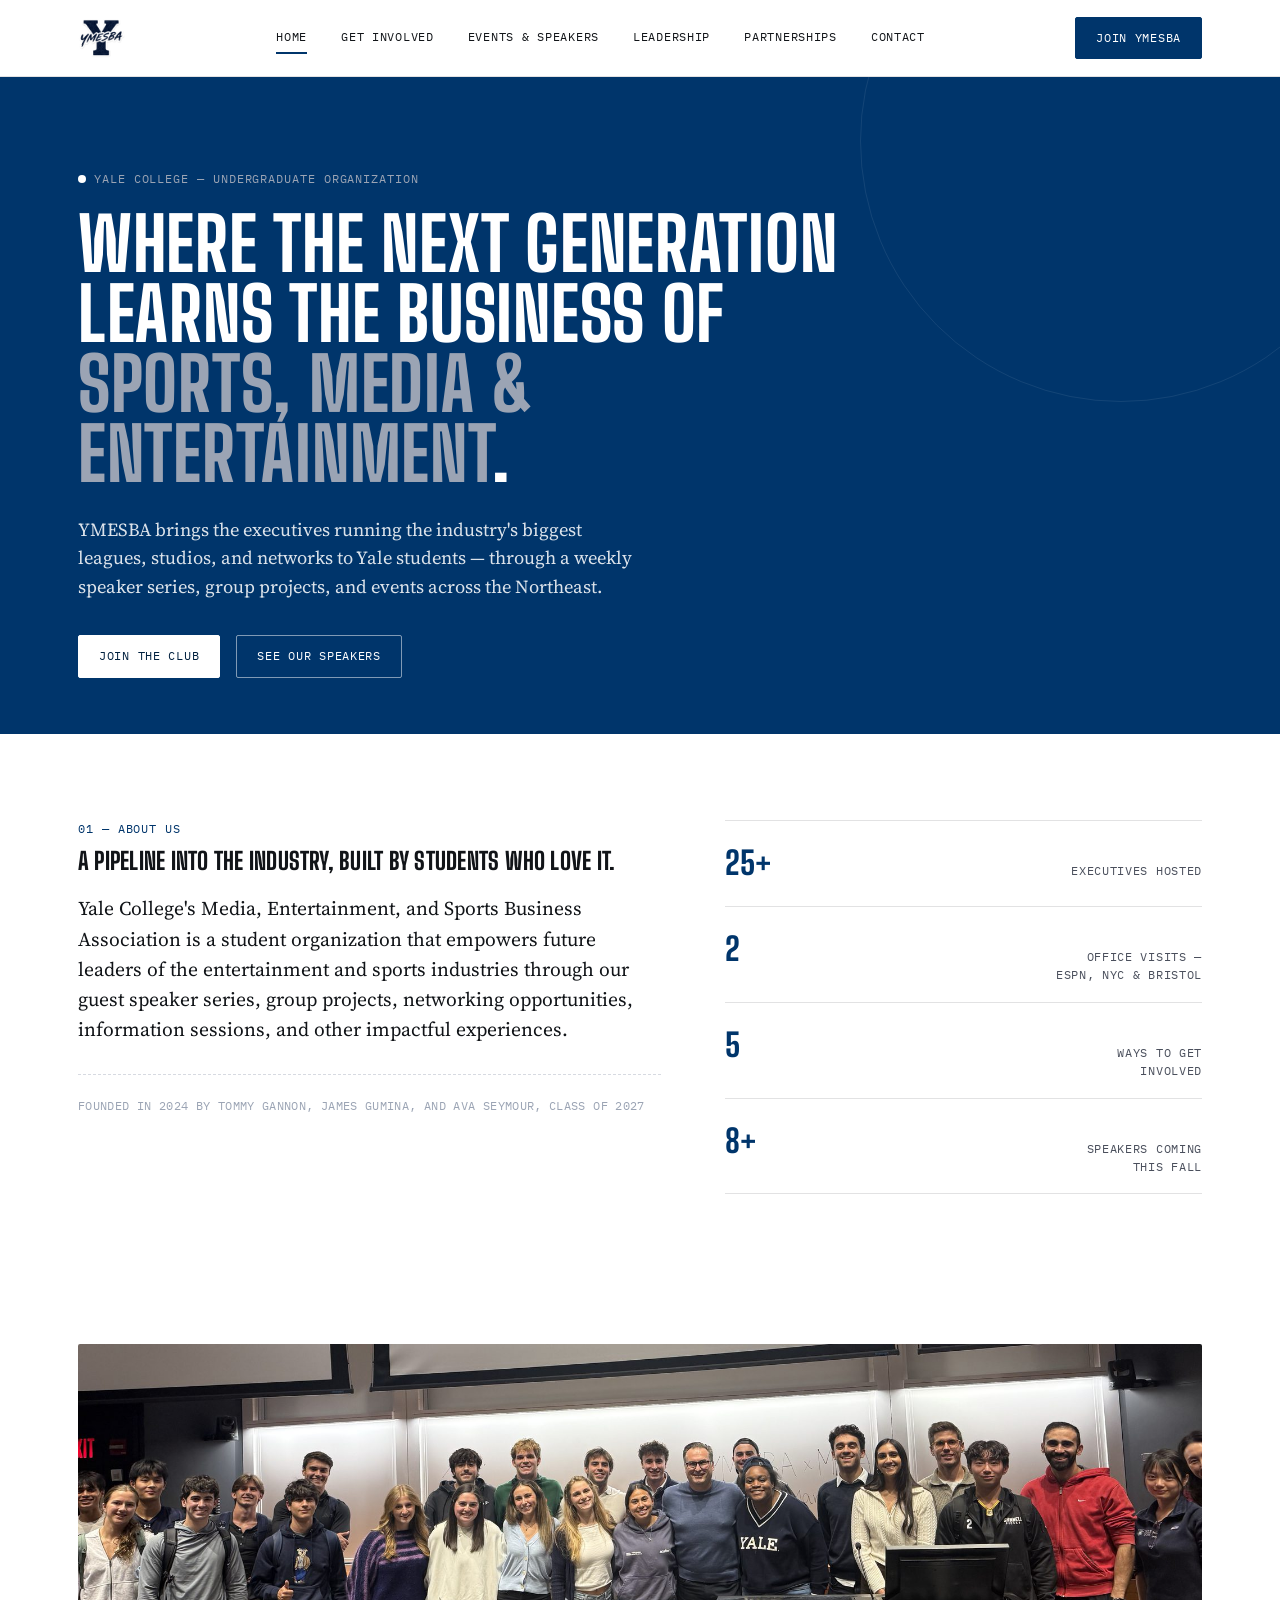
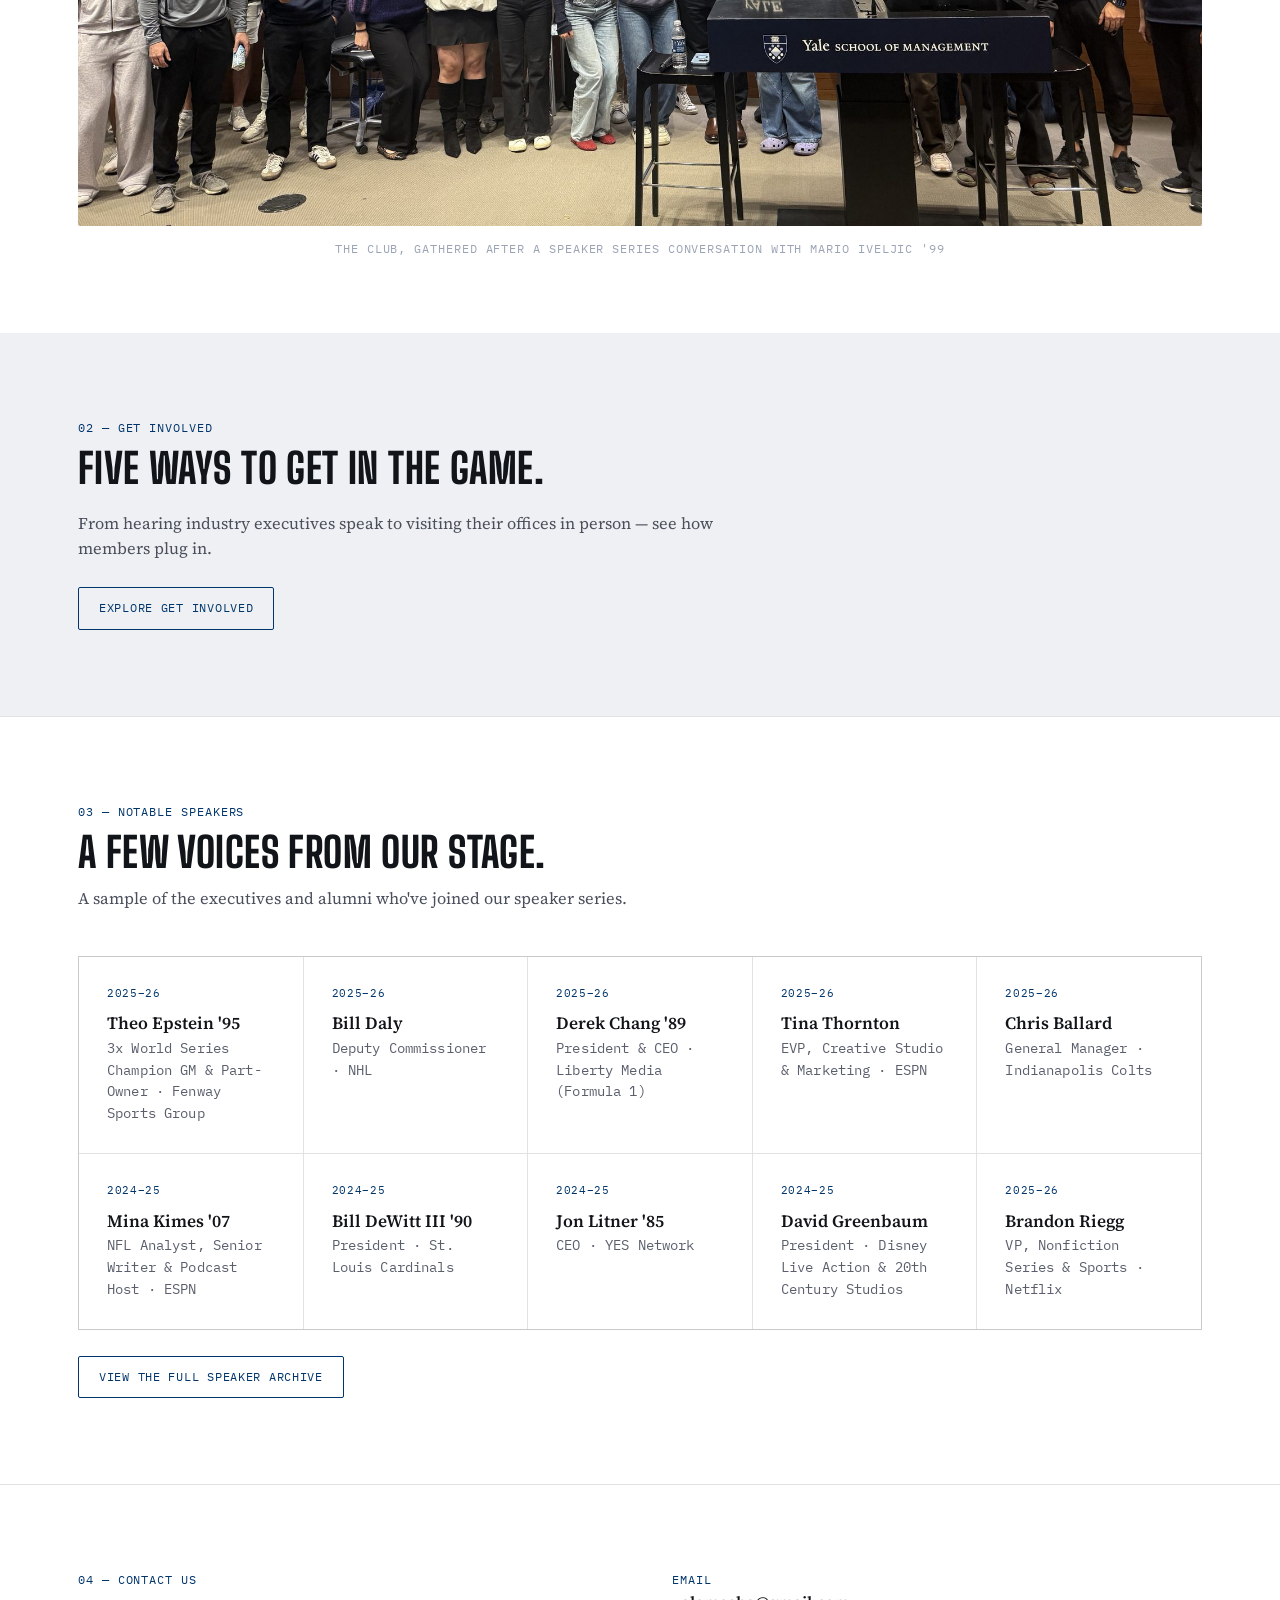
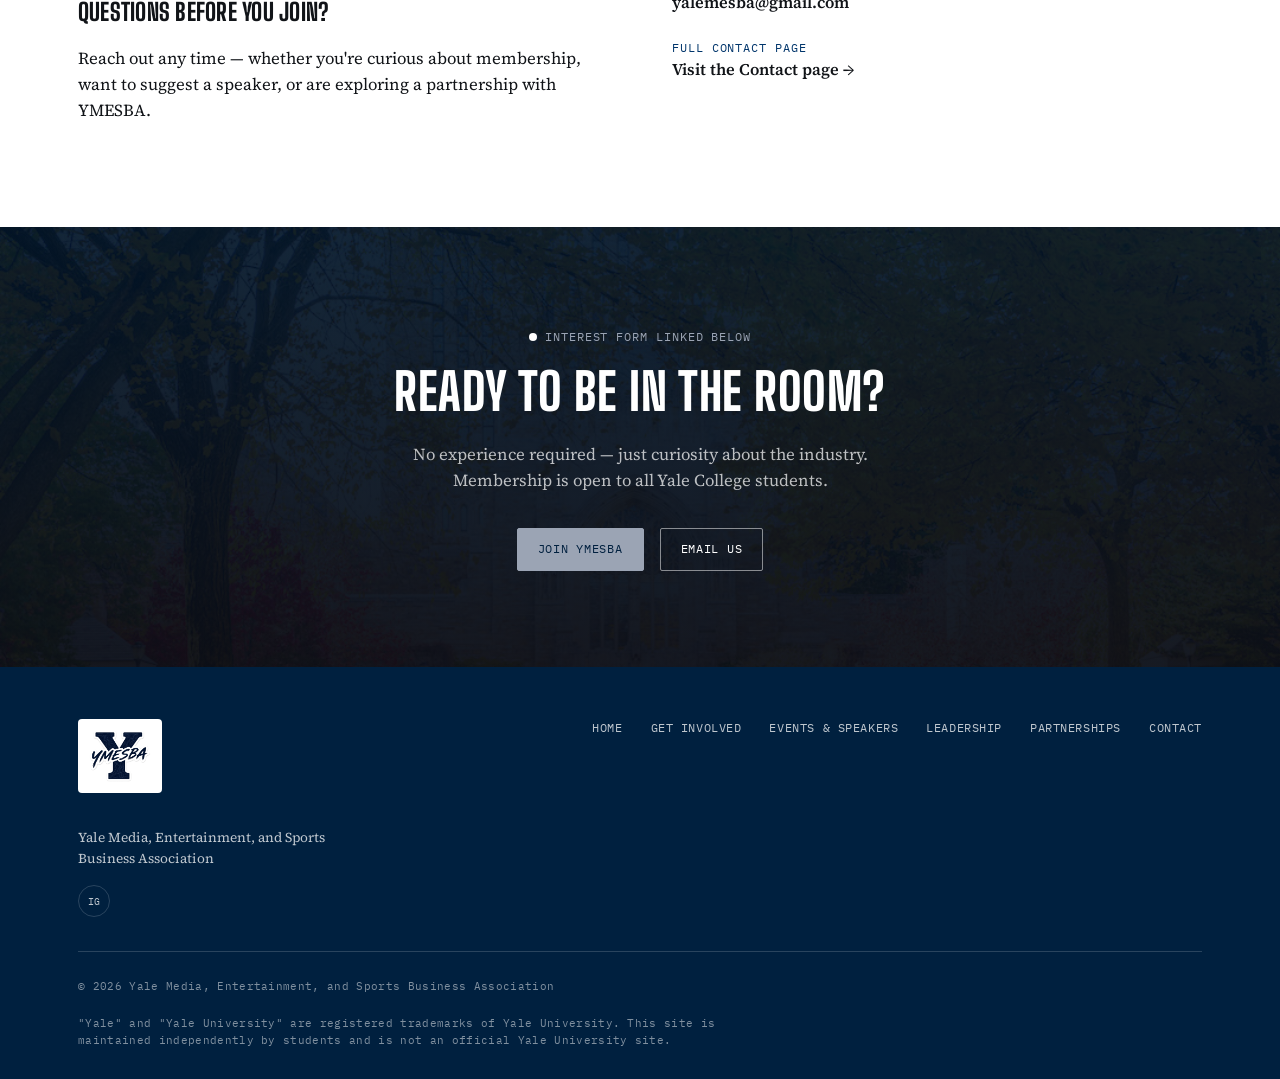
==== commit 9f1fe617: "Update homepage photo caption Co-Authored-By: Claude Sonnet 5.5 <noreply@anthropic.com>" ====
--- a/index.html
+++ b/index.html
@@ -76,7 +76,7 @@
 <section class="photo-band">
   <div class="wrap">
     <div class="photo-band-frame"><img src="images/club-photo-2.jpg" alt="YMESBA members gathered for a speaker series event"></div>
-    <p class="photo-band-caption mono">The club, gathered for a speaker series conversation</p>
+    <p class="photo-band-caption mono">The Club, Gathered After a Speaker Series Conversation With Mario Iveljic '99</p>
   </div>
 </section>
 
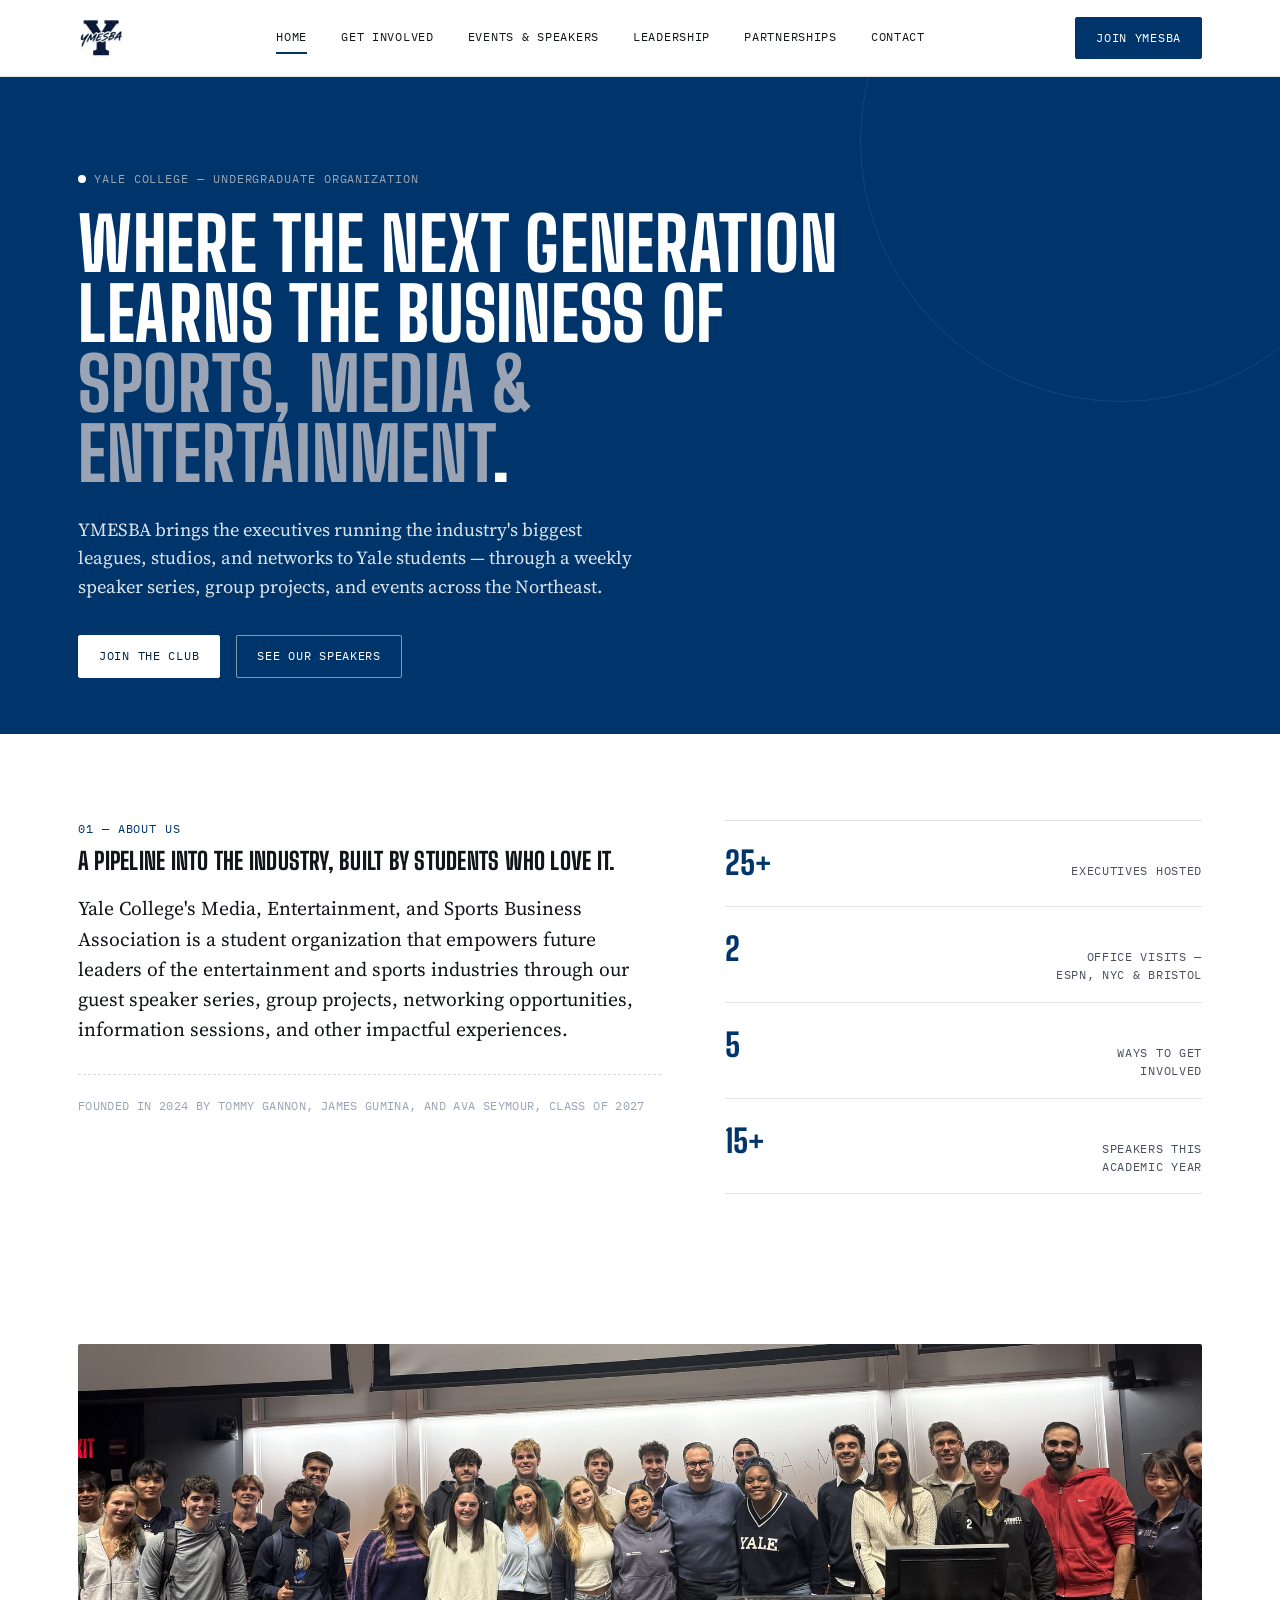
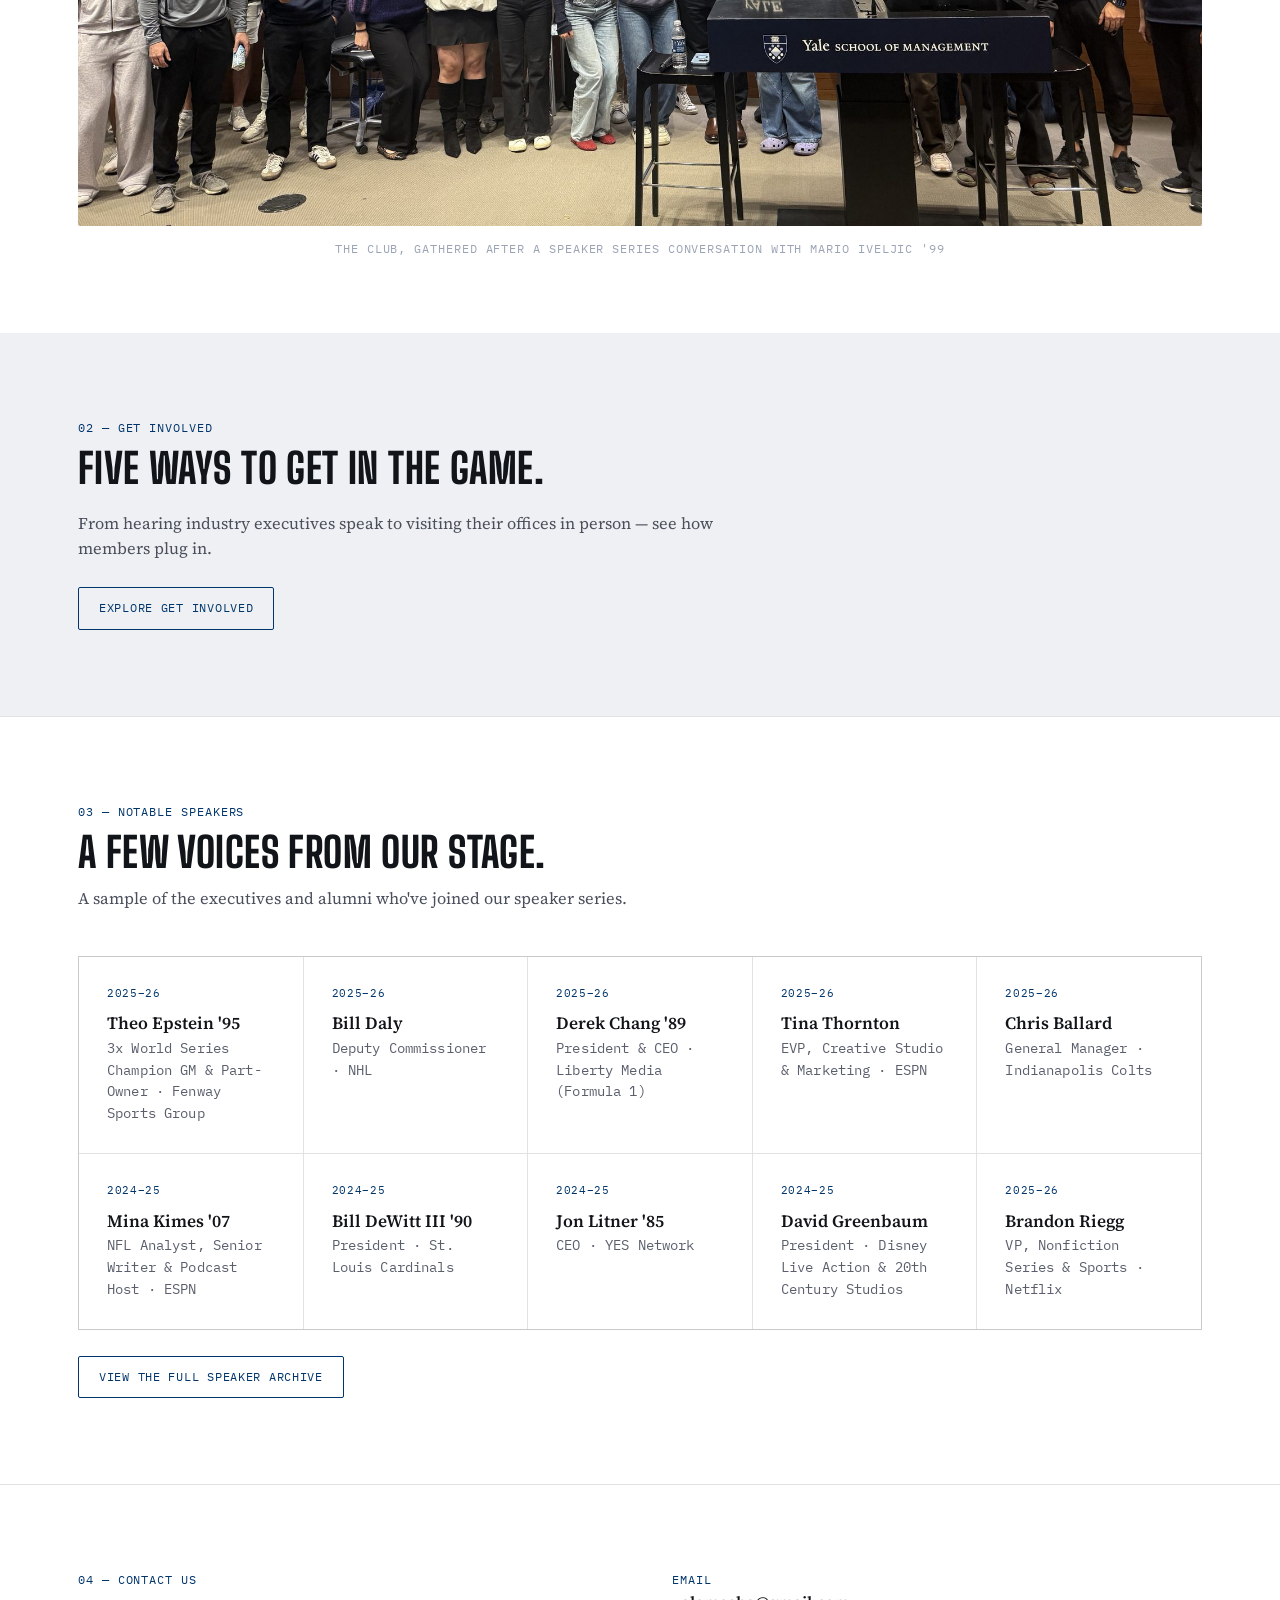
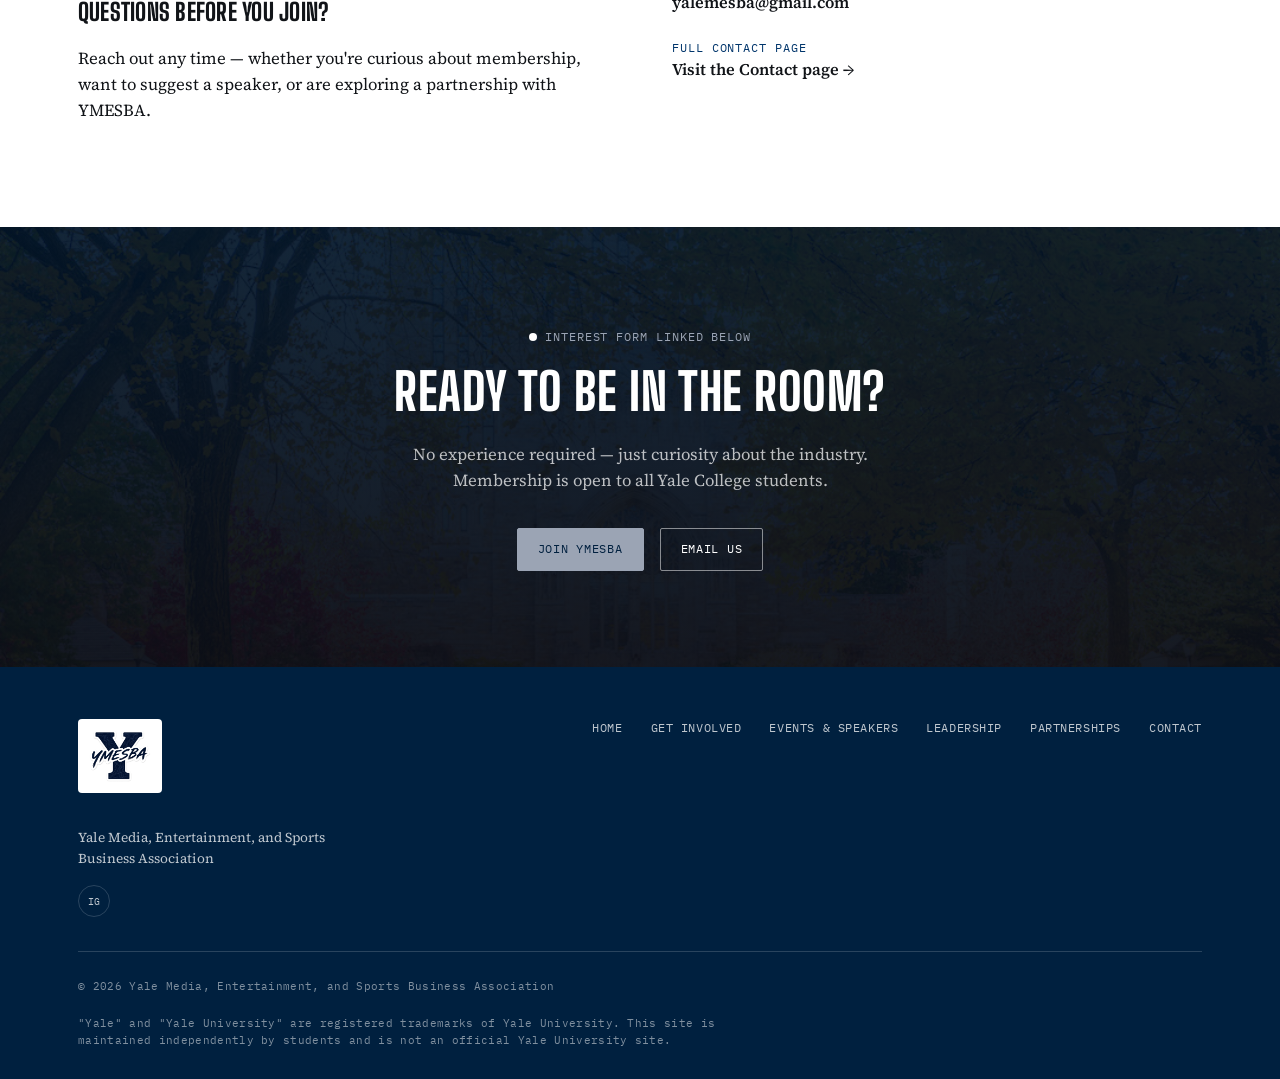
==== commit d4260354: "Add Tom Kim and Jamaal Lesane; Marti to 7:30 PM; homepage speaker stat Co-Authored-By: Claude Sonnet" ====
--- a/index.html
+++ b/index.html
@@ -67,7 +67,7 @@
         <div class="stat-row"><span class="num">25+</span><span class="lbl">Executives hosted</span></div>
         <div class="stat-row"><span class="num">2</span><span class="lbl">Office visits —<br>ESPN, NYC &amp; Bristol</span></div>
         <div class="stat-row"><span class="num">5</span><span class="lbl">Ways to get<br>involved</span></div>
-        <div class="stat-row"><span class="num">8+</span><span class="lbl">Speakers coming<br>this fall</span></div>
+        <div class="stat-row"><span class="num">15+</span><span class="lbl">Speakers this<br>academic year</span></div>
       </div>
     </div>
   </div>
